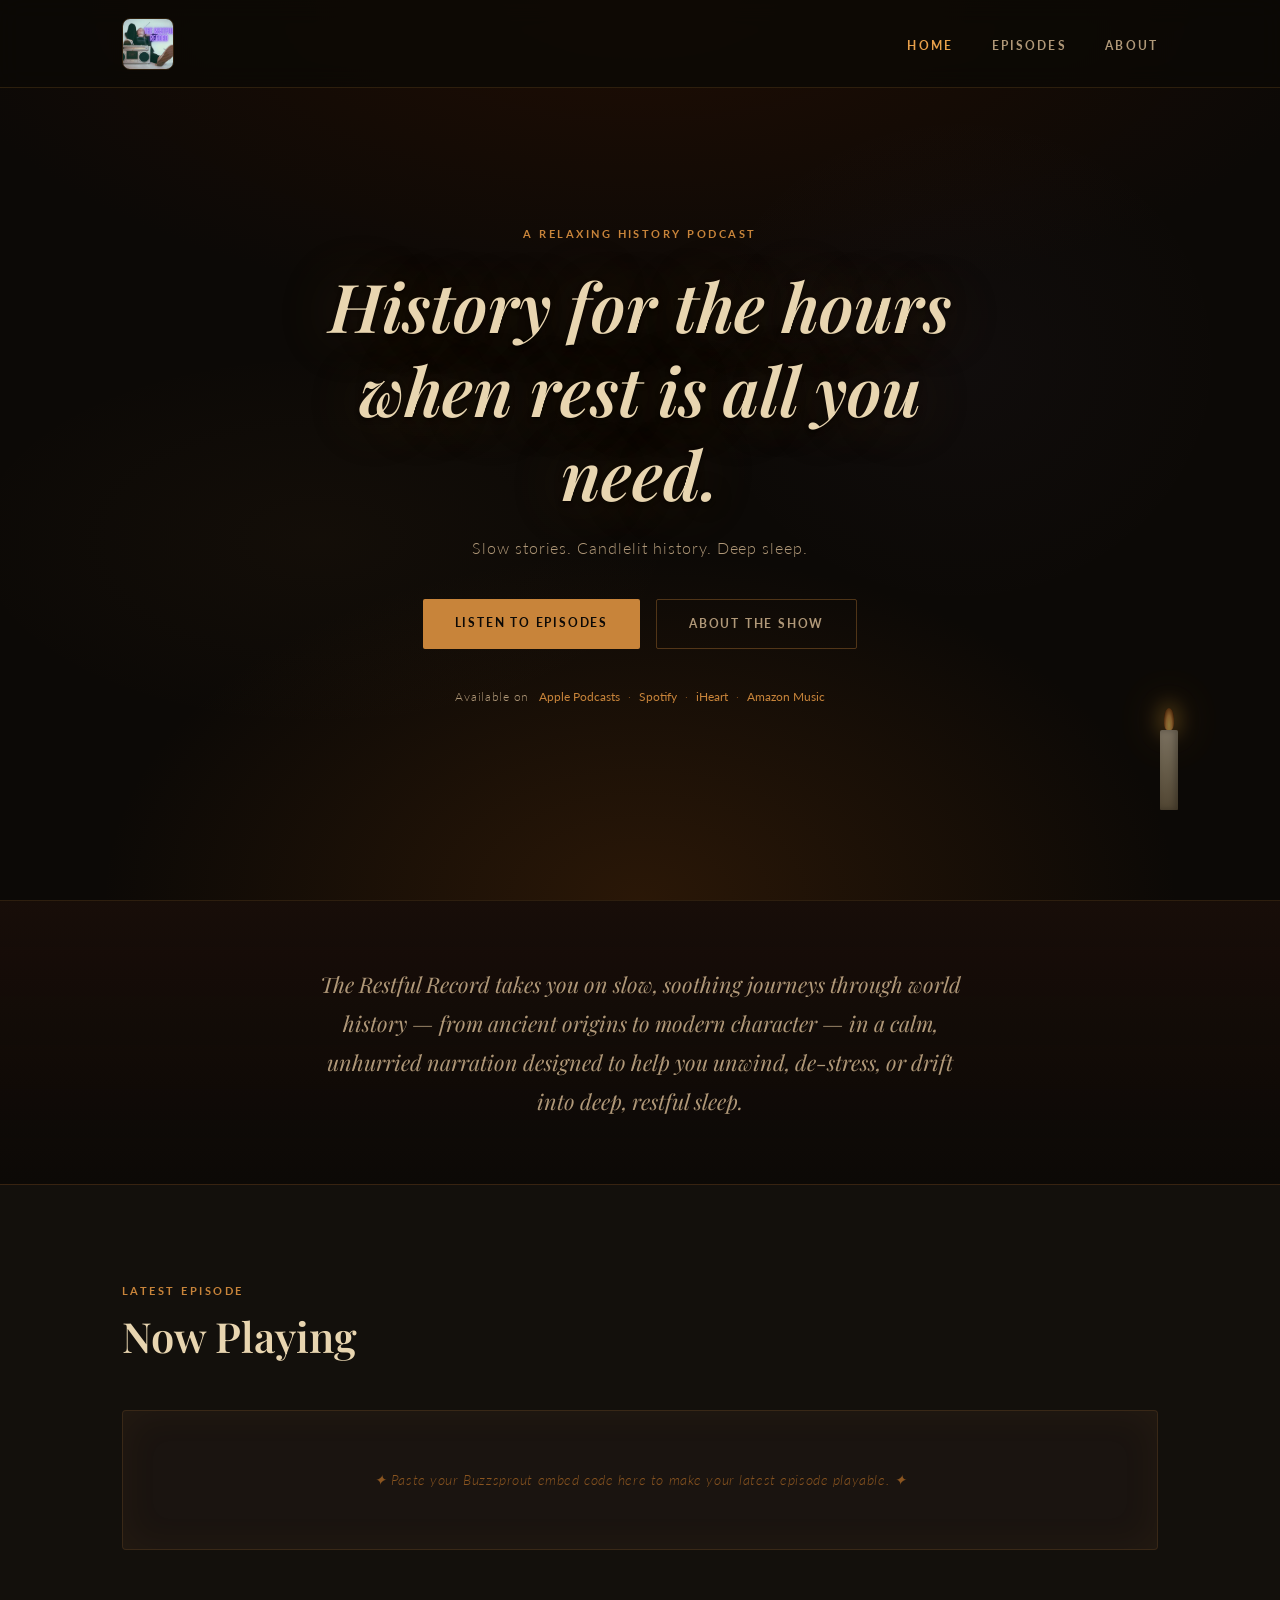
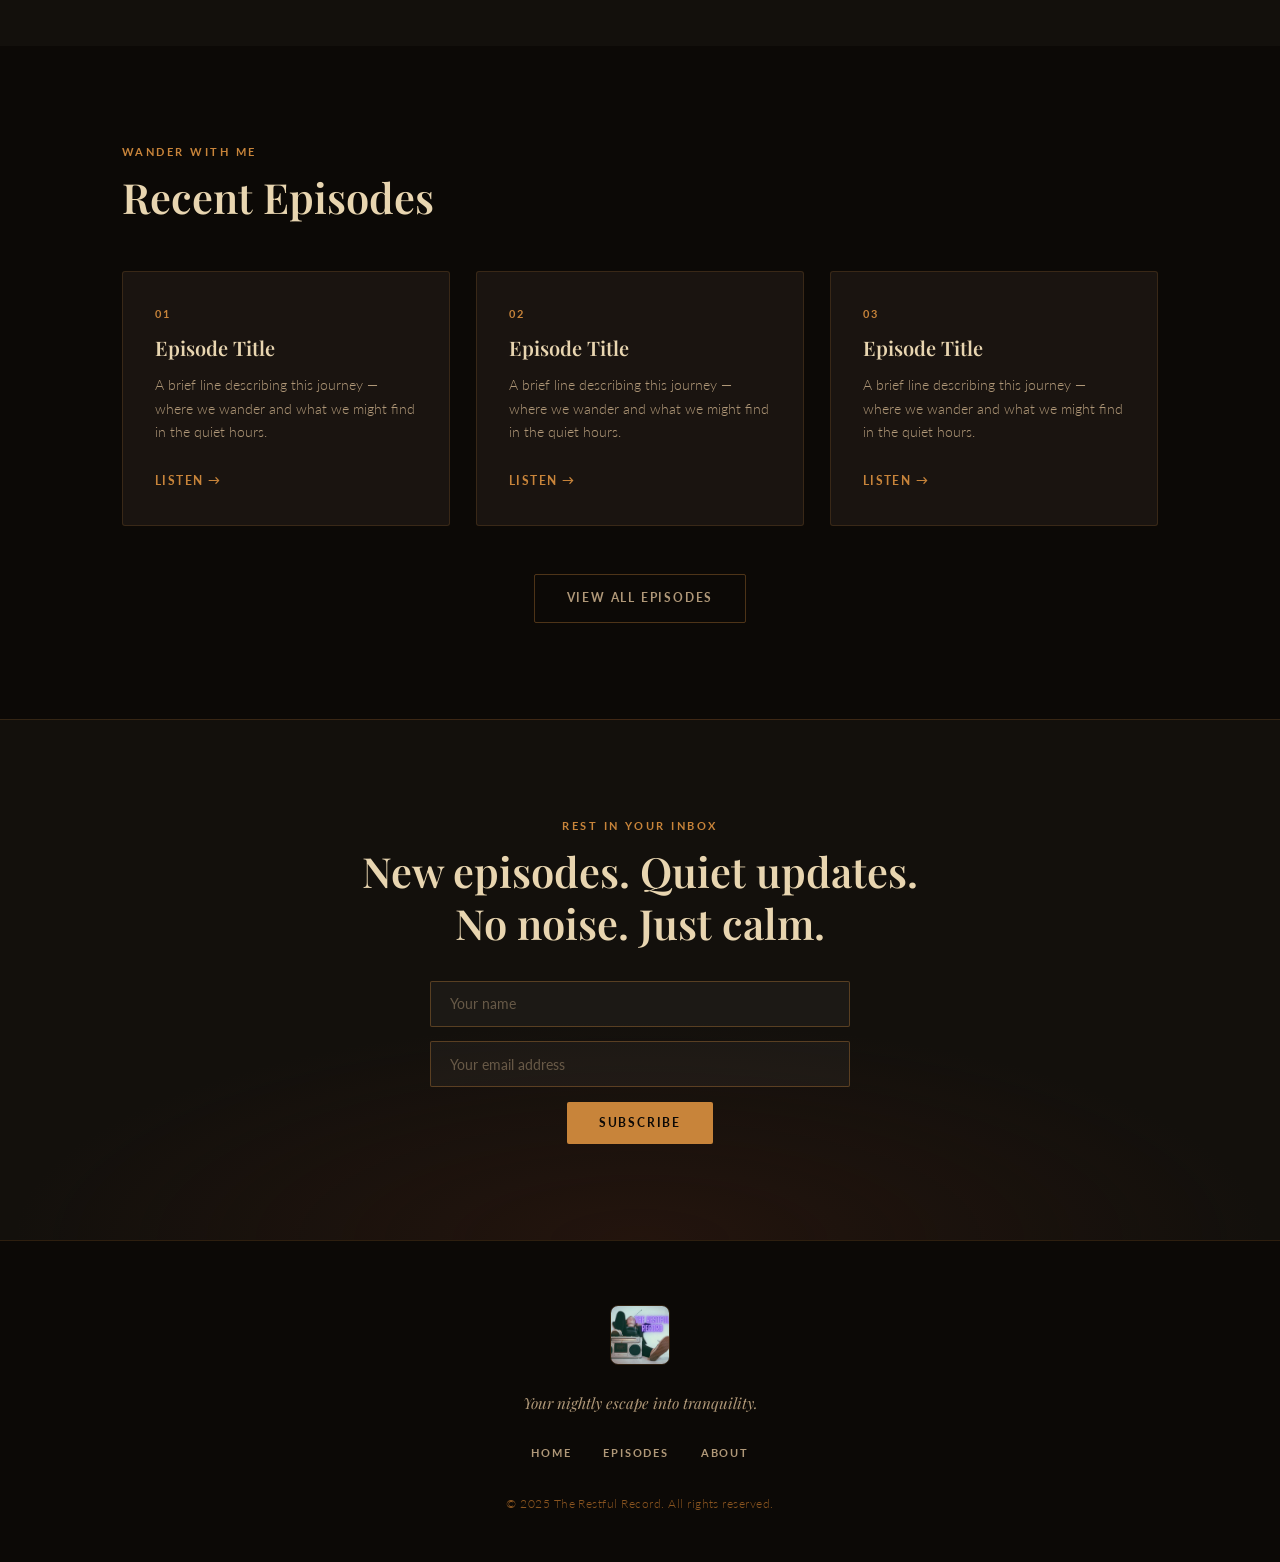
==== index.html @ ca4b0be2 "Add files via upload" ====
<!DOCTYPE html>
<html lang="en">
<head>
  <meta charset="UTF-8" />
  <meta name="viewport" content="width=device-width, initial-scale=1.0" />
  <title>The Restful Record | Relaxing History Podcast for Sleep</title>
  <meta name="description" content="A sleep and relaxation podcast that takes you on slow, soothing journeys through world history. Drift off to stories of remarkable cities and cultures." />
  <link rel="preconnect" href="https://fonts.googleapis.com" />
  <link rel="preconnect" href="https://fonts.gstatic.com" crossorigin />
  <link href="https://fonts.googleapis.com/css2?family=Playfair+Display:ital,wght@0,400;0,600;0,700;1,400;1,600&family=Lato:wght@300;400;700&display=swap" rel="stylesheet" />
  <link rel="stylesheet" href="style.css" />
</head>
<body>

  <!-- NAV -->
  <nav class="nav" id="nav">
    <div class="nav-inner">
      <a href="index.html" class="nav-logo">
        <img src="logo.png" alt="The Restful Record" class="logo-img" />
      </a>
      <ul class="nav-links">
        <li><a href="index.html" class="nav-link active">Home</a></li>
        <li><a href="episodes.html" class="nav-link">Episodes</a></li>
        <li><a href="about.html" class="nav-link">About</a></li>
      </ul>
    </div>
  </nav>

  <!-- HERO -->
  <section class="hero">
    <div class="hero-smoke"></div>
    <div class="hero-content">
      <p class="hero-eyebrow">A Relaxing History Podcast</p>
      <h1 class="hero-title">History for the hours<br />when rest is all you need.</h1>
      <p class="hero-tagline">Slow stories. Candlelit history. Deep sleep.</p>
      <div class="hero-cta-group">
        <a href="episodes.html" class="btn-primary">Listen to Episodes</a>
        <a href="about.html" class="btn-ghost">About the Show</a>
      </div>
      <div class="platform-row">
        <span class="platform-label">Available on</span>
        <div class="platform-links">
          <a href="#" class="platform-link">Apple Podcasts</a>
          <span class="dot">·</span>
          <a href="#" class="platform-link">Spotify</a>
          <span class="dot">·</span>
          <a href="#" class="platform-link">iHeart</a>
          <span class="dot">·</span>
          <a href="#" class="platform-link">Amazon Music</a>
        </div>
      </div>
    </div>
    <div class="hero-candle">
      <div class="candle-flame"></div>
      <div class="candle-body"></div>
    </div>
  </section>

  <!-- ABOUT STRIP -->
  <section class="about-strip">
    <div class="container narrow">
      <p class="about-strip-text">
        The Restful Record takes you on slow, soothing journeys through world history — from ancient origins to modern character — in a calm, unhurried narration designed to help you unwind, de-stress, or drift into deep, restful sleep.
      </p>
    </div>
  </section>

  <!-- LATEST EPISODE -->
  <section class="section latest-section">
    <div class="container">
      <p class="section-eyebrow">Latest Episode</p>
      <h2 class="section-title">Now Playing</h2>
      <div class="latest-player-box">
        <p class="player-placeholder-text">
          ✦ Paste your Buzzsprout embed code here to make your latest episode playable. ✦
        </p>
        <!-- REPLACE THIS COMMENT with your Buzzsprout embed code:
          Example: <iframe src="https://www.buzzsprout.com/..." ... ></iframe>
        -->
      </div>
    </div>
  </section>

  <!-- EPISODE PREVIEW GRID -->
  <section class="section episodes-preview">
    <div class="container">
      <p class="section-eyebrow">Wander With Me</p>
      <h2 class="section-title">Recent Episodes</h2>
      <div class="episode-grid">

        <div class="episode-card">
          <div class="card-glow"></div>
          <div class="card-inner">
            <p class="card-number">01</p>
            <h3 class="card-title">Episode Title</h3>
            <p class="card-desc">A brief line describing this journey — where we wander and what we might find in the quiet hours.</p>
            <a href="episodes.html" class="card-listen">Listen →</a>
          </div>
        </div>

        <div class="episode-card">
          <div class="card-glow"></div>
          <div class="card-inner">
            <p class="card-number">02</p>
            <h3 class="card-title">Episode Title</h3>
            <p class="card-desc">A brief line describing this journey — where we wander and what we might find in the quiet hours.</p>
            <a href="episodes.html" class="card-listen">Listen →</a>
          </div>
        </div>

        <div class="episode-card">
          <div class="card-glow"></div>
          <div class="card-inner">
            <p class="card-number">03</p>
            <h3 class="card-title">Episode Title</h3>
            <p class="card-desc">A brief line describing this journey — where we wander and what we might find in the quiet hours.</p>
            <a href="episodes.html" class="card-listen">Listen →</a>
          </div>
        </div>

      </div>
      <div class="view-all-wrap">
        <a href="episodes.html" class="btn-ghost">View All Episodes</a>
      </div>
    </div>
  </section>

  <!-- NEWSLETTER -->
  <section class="section newsletter-section">
    <div class="container narrow">
      <p class="section-eyebrow">Rest in Your Inbox</p>
      <h2 class="section-title">New episodes. Quiet updates.<br />No noise. Just calm.</h2>
      <form class="newsletter-form" onsubmit="return false;">
        <input type="text" placeholder="Your name" class="form-input" />
        <input type="email" placeholder="Your email address" class="form-input" />
        <button type="submit" class="btn-primary">Subscribe</button>
      </form>
    </div>
  </section>

  <!-- FOOTER -->
  <footer class="footer">
    <div class="container">
      <img src="logo.png" alt="The Restful Record" class="footer-logo" />
      <p class="footer-tagline">Your nightly escape into tranquility.</p>
      <nav class="footer-nav">
        <a href="index.html">Home</a>
        <a href="episodes.html">Episodes</a>
        <a href="about.html">About</a>
      </nav>
      <p class="footer-copy">© 2025 The Restful Record. All rights reserved.</p>
    </div>
  </footer>

  <script src="main.js"></script>
</body>
</html>
---- style.css ----
/* ============================================================
   THE RESTFUL RECORD — Speakeasy Candlelight Theme
   ============================================================ */

/* --- RESET & BASE --- */
*, *::before, *::after { box-sizing: border-box; margin: 0; padding: 0; }

:root {
  --bg:           #0c0906;
  --bg-mid:       #13100c;
  --bg-card:      #1a1410;
  --bg-card-alt:  #201810;
  --amber:        #c8843a;
  --amber-glow:   #e8a04a;
  --amber-dim:    #8a5520;
  --purple:       #9b7fc4;
  --purple-glow:  #c0a8e8;
  --cream:        #e8d5b0;
  --cream-dim:    #b09878;
  --burgundy:     #3b1a0f;
  --border:       rgba(200,132,58,0.18);
  --border-strong:rgba(200,132,58,0.35);
  --smoke:        rgba(180,140,80,0.04);
}

html { scroll-behavior: smooth; }

body {
  background: var(--bg);
  color: var(--cream);
  font-family: 'Lato', sans-serif;
  font-weight: 300;
  line-height: 1.7;
  overflow-x: hidden;
}

/* --- TYPOGRAPHY --- */
h1, h2, h3 { font-family: 'Playfair Display', serif; font-weight: 600; line-height: 1.25; }

.section-eyebrow, .hero-eyebrow, .ep-number, .card-number {
  font-family: 'Lato', sans-serif;
  font-weight: 700;
  font-size: 0.7rem;
  letter-spacing: 0.22em;
  text-transform: uppercase;
  color: var(--amber);
}

/* --- LAYOUT --- */
.container { max-width: 1100px; margin: 0 auto; padding: 0 2rem; }
.container.narrow { max-width: 720px; }
.section { padding: 6rem 0; }

/* --- NAV --- */
.nav {
  position: fixed;
  top: 0; left: 0; right: 0;
  z-index: 100;
  padding: 1.1rem 0;
  background: rgba(12,9,6,0.82);
  backdrop-filter: blur(12px);
  border-bottom: 1px solid var(--border);
  transition: background 0.3s;
}
.nav.scrolled { background: rgba(12,9,6,0.97); }
.nav-inner {
  max-width: 1100px; margin: 0 auto; padding: 0 2rem;
  display: flex; align-items: center; justify-content: space-between;
}
.nav-logo { display: flex; align-items: center; text-decoration: none; }
.logo-img { height: 52px; width: 52px; object-fit: cover; border-radius: 8px; border: 1px solid var(--border); }
.nav-links { list-style: none; display: flex; gap: 2.4rem; }
.nav-link {
  font-family: 'Lato', sans-serif;
  font-size: 0.75rem;
  font-weight: 700;
  letter-spacing: 0.18em;
  text-transform: uppercase;
  text-decoration: none;
  color: var(--cream-dim);
  transition: color 0.2s;
}
.nav-link:hover, .nav-link.active { color: var(--amber-glow); }

/* --- HERO --- */
.hero {
  position: relative;
  min-height: 100vh;
  display: flex;
  align-items: center;
  padding: 7rem 2rem 5rem;
  overflow: hidden;
  background:
    radial-gradient(ellipse 60% 55% at 50% 100%, rgba(120,60,10,0.28) 0%, transparent 70%),
    radial-gradient(ellipse 80% 50% at 50% 0%, rgba(60,20,0,0.4) 0%, transparent 70%),
    var(--bg);
}
.hero-smoke {
  position: absolute; inset: 0; pointer-events: none;
  background:
    radial-gradient(ellipse 40% 30% at 25% 60%, rgba(200,132,58,0.04) 0%, transparent 70%),
    radial-gradient(ellipse 30% 40% at 75% 40%, rgba(155,127,196,0.03) 0%, transparent 70%);
  animation: smokeShift 18s ease-in-out infinite alternate;
}
@keyframes smokeShift {
  0%   { opacity: 0.6; transform: scale(1); }
  100% { opacity: 1;   transform: scale(1.06) translateY(-8px); }
}
.hero-content {
  position: relative; z-index: 2;
  max-width: 700px;
  margin: 0 auto;
  text-align: center;
}
.hero-eyebrow { margin-bottom: 1.2rem; }
.hero-title {
  font-size: clamp(2.4rem, 6vw, 4.2rem);
  font-style: italic;
  color: var(--cream);
  text-shadow: 0 0 60px rgba(200,132,58,0.25), 0 2px 4px rgba(0,0,0,0.6);
  margin-bottom: 1.2rem;
  animation: candleFlicker 8s ease-in-out infinite;
}
@keyframes candleFlicker {
  0%, 100% { text-shadow: 0 0 60px rgba(200,132,58,0.25), 0 2px 4px rgba(0,0,0,0.6); }
  25%       { text-shadow: 0 0 80px rgba(200,132,58,0.35), 0 2px 4px rgba(0,0,0,0.6); }
  50%       { text-shadow: 0 0 45px rgba(200,132,58,0.2),  0 2px 4px rgba(0,0,0,0.6); }
  75%       { text-shadow: 0 0 90px rgba(200,132,58,0.38), 0 2px 4px rgba(0,0,0,0.6); }
}
.hero-tagline {
  font-size: 1rem;
  color: var(--cream-dim);
  letter-spacing: 0.06em;
  margin-bottom: 2.4rem;
}
.hero-cta-group {
  display: flex; gap: 1rem; justify-content: center; flex-wrap: wrap;
  margin-bottom: 2.4rem;
}
.platform-row {
  display: flex; align-items: center; justify-content: center;
  gap: 0.6rem; flex-wrap: wrap;
  font-size: 0.75rem;
}
.platform-label { color: var(--cream-dim); letter-spacing: 0.06em; }
.platform-links { display: flex; gap: 0.5rem; align-items: center; flex-wrap: wrap; }
.platform-link { color: var(--amber); text-decoration: none; font-weight: 400; transition: color 0.2s; }
.platform-link:hover { color: var(--amber-glow); }
.dot { color: var(--amber-dim); }

/* --- CANDLE DECORATION --- */
.hero-candle {
  position: absolute; right: 8%; bottom: 10%;
  display: flex; flex-direction: column; align-items: center;
  opacity: 0.55; z-index: 1;
}
.candle-flame {
  width: 10px; height: 22px;
  background: radial-gradient(ellipse at 50% 80%, #f5d060 0%, var(--amber-glow) 40%, rgba(200,100,20,0.6) 75%, transparent 100%);
  border-radius: 50% 50% 30% 30%;
  box-shadow: 0 0 18px 6px rgba(240,180,60,0.4), 0 0 40px 12px rgba(200,130,40,0.2);
  animation: flameFlicker 3.2s ease-in-out infinite;
  transform-origin: bottom center;
}
@keyframes flameFlicker {
  0%, 100% { transform: scaleX(1)    scaleY(1)    rotate(-1deg); }
  20%       { transform: scaleX(0.9) scaleY(1.05) rotate(1.5deg); }
  40%       { transform: scaleX(1.1) scaleY(0.96) rotate(-0.5deg); }
  60%       { transform: scaleX(0.95)scaleY(1.08) rotate(2deg); }
  80%       { transform: scaleX(1.05)scaleY(0.98) rotate(-1.5deg); }
}
.candle-body {
  width: 18px; height: 80px;
  background: linear-gradient(180deg, #d4c4a8 0%, #b8a888 40%, #8a7858 100%);
  border-radius: 2px 2px 1px 1px;
  box-shadow: inset -3px 0 6px rgba(0,0,0,0.3);
}
.candle-flame--sm { width: 7px; height: 14px; }
.candle-body--sm  { width: 12px; height: 55px; }

/* --- BUTTONS --- */
.btn-primary {
  display: inline-block;
  padding: 0.85rem 2rem;
  background: var(--amber);
  color: var(--bg);
  font-family: 'Lato', sans-serif;
  font-weight: 700;
  font-size: 0.75rem;
  letter-spacing: 0.15em;
  text-transform: uppercase;
  text-decoration: none;
  border-radius: 2px;
  border: none; cursor: pointer;
  transition: background 0.2s, box-shadow 0.2s;
}
.btn-primary:hover {
  background: var(--amber-glow);
  box-shadow: 0 0 24px rgba(200,132,58,0.45);
}
.btn-ghost {
  display: inline-block;
  padding: 0.85rem 2rem;
  background: transparent;
  color: var(--cream-dim);
  font-family: 'Lato', sans-serif;
  font-weight: 700;
  font-size: 0.75rem;
  letter-spacing: 0.15em;
  text-transform: uppercase;
  text-decoration: none;
  border-radius: 2px;
  border: 1px solid var(--border-strong);
  cursor: pointer;
  transition: color 0.2s, border-color 0.2s, box-shadow 0.2s;
}
.btn-ghost:hover {
  color: var(--amber);
  border-color: var(--amber);
  box-shadow: 0 0 18px rgba(200,132,58,0.15);
}

/* --- ABOUT STRIP --- */
.about-strip {
  padding: 4rem 0;
  background: linear-gradient(180deg, rgba(59,26,15,0.25) 0%, transparent 100%);
  border-top: 1px solid var(--border);
  border-bottom: 1px solid var(--border);
}
.about-strip-text {
  font-family: 'Playfair Display', serif;
  font-style: italic;
  font-size: clamp(1.1rem, 2.2vw, 1.35rem);
  color: var(--cream-dim);
  text-align: center;
  line-height: 1.8;
}

/* --- SECTION TITLES --- */
.section-eyebrow { margin-bottom: 0.6rem; display: block; }
.section-title {
  font-size: clamp(1.8rem, 3.5vw, 2.6rem);
  color: var(--cream);
  margin-bottom: 3rem;
}

/* --- LATEST EPISODE PLAYER --- */
.latest-section { background: var(--bg-mid); }
.latest-player-box {
  background: var(--bg-card);
  border: 1px solid var(--border);
  border-radius: 4px;
  padding: 3rem 2rem;
  min-height: 140px;
  display: flex; align-items: center; justify-content: center;
  position: relative;
  box-shadow: 0 0 40px rgba(200,132,58,0.06) inset;
}
.latest-player-box iframe { width: 100%; border: none; }
.player-placeholder-text {
  color: var(--amber-dim);
  font-style: italic;
  font-size: 0.9rem;
  text-align: center;
  letter-spacing: 0.04em;
}

/* --- EPISODE CARDS --- */
.episode-grid {
  display: grid;
  grid-template-columns: repeat(auto-fit, minmax(280px, 1fr));
  gap: 1.6rem;
  margin-bottom: 3rem;
}
.episode-card {
  position: relative;
  background: var(--bg-card);
  border: 1px solid var(--border);
  border-radius: 3px;
  overflow: hidden;
  transition: border-color 0.3s, box-shadow 0.3s;
}
.episode-card:hover {
  border-color: var(--amber-dim);
  box-shadow: 0 0 32px rgba(200,132,58,0.12);
}
.card-glow {
  position: absolute; top: 0; left: 0; right: 0; height: 2px;
  background: linear-gradient(90deg, transparent, var(--amber-dim), transparent);
  opacity: 0;
  transition: opacity 0.3s;
}
.episode-card:hover .card-glow { opacity: 1; }
.card-inner { padding: 2rem; }
.card-number { margin-bottom: 0.8rem; }
.card-title {
  font-size: 1.25rem;
  color: var(--cream);
  margin-bottom: 0.8rem;
}
.card-desc { font-size: 0.88rem; color: var(--cream-dim); line-height: 1.65; margin-bottom: 1.4rem; }
.card-listen {
  font-size: 0.75rem;
  font-weight: 700;
  letter-spacing: 0.12em;
  text-transform: uppercase;
  color: var(--amber);
  text-decoration: none;
  transition: color 0.2s, letter-spacing 0.2s;
}
.card-listen:hover { color: var(--amber-glow); letter-spacing: 0.18em; }

.view-all-wrap { text-align: center; }

/* --- NEWSLETTER --- */
.newsletter-section {
  background:
    radial-gradient(ellipse 70% 60% at 50% 100%, rgba(59,26,15,0.4) 0%, transparent 70%),
    var(--bg-mid);
  border-top: 1px solid var(--border);
  text-align: center;
}
.newsletter-section .section-title { margin-bottom: 2rem; }
.newsletter-form {
  display: flex; flex-direction: column; gap: 0.9rem;
  align-items: center;
}
.form-input {
  width: 100%; max-width: 420px;
  padding: 0.85rem 1.2rem;
  background: rgba(255,255,255,0.04);
  border: 1px solid var(--border-strong);
  border-radius: 2px;
  color: var(--cream);
  font-family: 'Lato', sans-serif;
  font-size: 0.9rem;
  outline: none;
  transition: border-color 0.2s, box-shadow 0.2s;
}
.form-input:focus {
  border-color: var(--amber-dim);
  box-shadow: 0 0 16px rgba(200,132,58,0.12);
}
.form-input::placeholder { color: var(--cream-dim); opacity: 0.5; }

/* --- PAGE HERO (inner pages) --- */
.page-hero {
  position: relative;
  padding: 10rem 2rem 5rem;
  text-align: center;
  overflow: hidden;
  background:
    radial-gradient(ellipse 70% 60% at 50% 100%, rgba(120,60,10,0.25) 0%, transparent 70%),
    var(--bg);
}
.page-hero-title {
  font-size: clamp(2rem, 5vw, 3.5rem);
  font-style: italic;
  color: var(--cream);
  margin-bottom: 1rem;
  animation: candleFlicker 8s ease-in-out infinite;
}
.page-hero-sub { color: var(--cream-dim); font-size: 1rem; }

/* --- EPISODES LIST PAGE --- */
.episodes-list-section { background: var(--bg); }
.episodes-instruction {
  font-size: 0.8rem;
  color: var(--amber-dim);
  font-style: italic;
  background: rgba(59,26,15,0.35);
  border: 1px dashed var(--amber-dim);
  border-radius: 3px;
  padding: 1rem 1.4rem;
  margin-bottom: 3.5rem;
  line-height: 1.7;
}
.episodes-instruction code {
  font-size: 0.78rem;
  background: rgba(200,132,58,0.1);
  padding: 0.1em 0.4em;
  border-radius: 2px;
  color: var(--amber);
}
.episode-entry {
  display: grid;
  grid-template-columns: 1fr 1.4fr;
  gap: 3rem;
  padding: 3rem 0;
  border-bottom: 1px solid var(--border);
  align-items: start;
}
.episode-entry:last-child { border-bottom: none; }
.ep-number { margin-bottom: 0.5rem; display: block; }
.ep-title {
  font-size: clamp(1.3rem, 2.5vw, 1.75rem);
  color: var(--cream);
  margin-bottom: 0.8rem;
}
.ep-desc { font-size: 0.9rem; color: var(--cream-dim); margin-bottom: 1.2rem; }
.ep-platforms { display: flex; gap: 0.8rem; flex-wrap: wrap; }
.ep-platform-link {
  font-size: 0.7rem;
  font-weight: 700;
  letter-spacing: 0.12em;
  text-transform: uppercase;
  color: var(--amber-dim);
  text-decoration: none;
  border: 1px solid var(--border);
  padding: 0.3rem 0.7rem;
  border-radius: 2px;
  transition: color 0.2s, border-color 0.2s;
}
.ep-platform-link:hover { color: var(--amber); border-color: var(--amber-dim); }
.episode-embed { position: relative; }
.embed-placeholder {
  background: var(--bg-card);
  border: 1px dashed var(--border-strong);
  border-radius: 3px;
  padding: 2.5rem 1.5rem;
  text-align: center;
  min-height: 120px;
  display: flex; align-items: center; justify-content: center;
}
.embed-placeholder p { color: var(--amber-dim); font-style: italic; font-size: 0.85rem; }

/* --- ABOUT COMING SOON --- */
.about-coming-soon { text-align: center; }
.candle-centre {
  display: flex; flex-direction: column; align-items: center;
  margin: 0 auto 2.5rem;
}
.coming-soon-text {
  font-family: 'Playfair Display', serif;
  font-style: italic;
  font-size: 1.2rem;
  color: var(--cream-dim);
  max-width: 500px;
  margin: 0 auto 2.5rem;
  line-height: 1.8;
}

/* --- FOOTER --- */
.footer {
  background: var(--bg);
  border-top: 1px solid var(--border);
  padding: 4rem 0 3rem;
  text-align: center;
}
.footer-logo { height: 60px; width: 60px; object-fit: cover; border-radius: 8px; border: 1px solid var(--border); margin-bottom: 1.2rem; }
.footer-tagline {
  font-family: 'Playfair Display', serif;
  font-style: italic;
  color: var(--cream-dim);
  font-size: 0.95rem;
  margin-bottom: 1.6rem;
}
.footer-nav {
  display: flex; gap: 2rem; justify-content: center;
  margin-bottom: 2rem;
}
.footer-nav a {
  font-size: 0.7rem;
  font-weight: 700;
  letter-spacing: 0.16em;
  text-transform: uppercase;
  color: var(--cream-dim);
  text-decoration: none;
  transition: color 0.2s;
}
.footer-nav a:hover { color: var(--amber); }
.footer-copy { font-size: 0.75rem; color: var(--amber-dim); letter-spacing: 0.04em; }

/* --- RESPONSIVE --- */
@media (max-width: 700px) {
  .episode-entry { grid-template-columns: 1fr; gap: 1.5rem; }
  .hero-candle { display: none; }
  .nav-links { gap: 1.4rem; }
  .section { padding: 4rem 0; }
}

@media (prefers-reduced-motion: reduce) {
  .hero-title, .page-hero-title { animation: none; }
  .hero-smoke { animation: none; }
  .candle-flame { animation: none; }
}
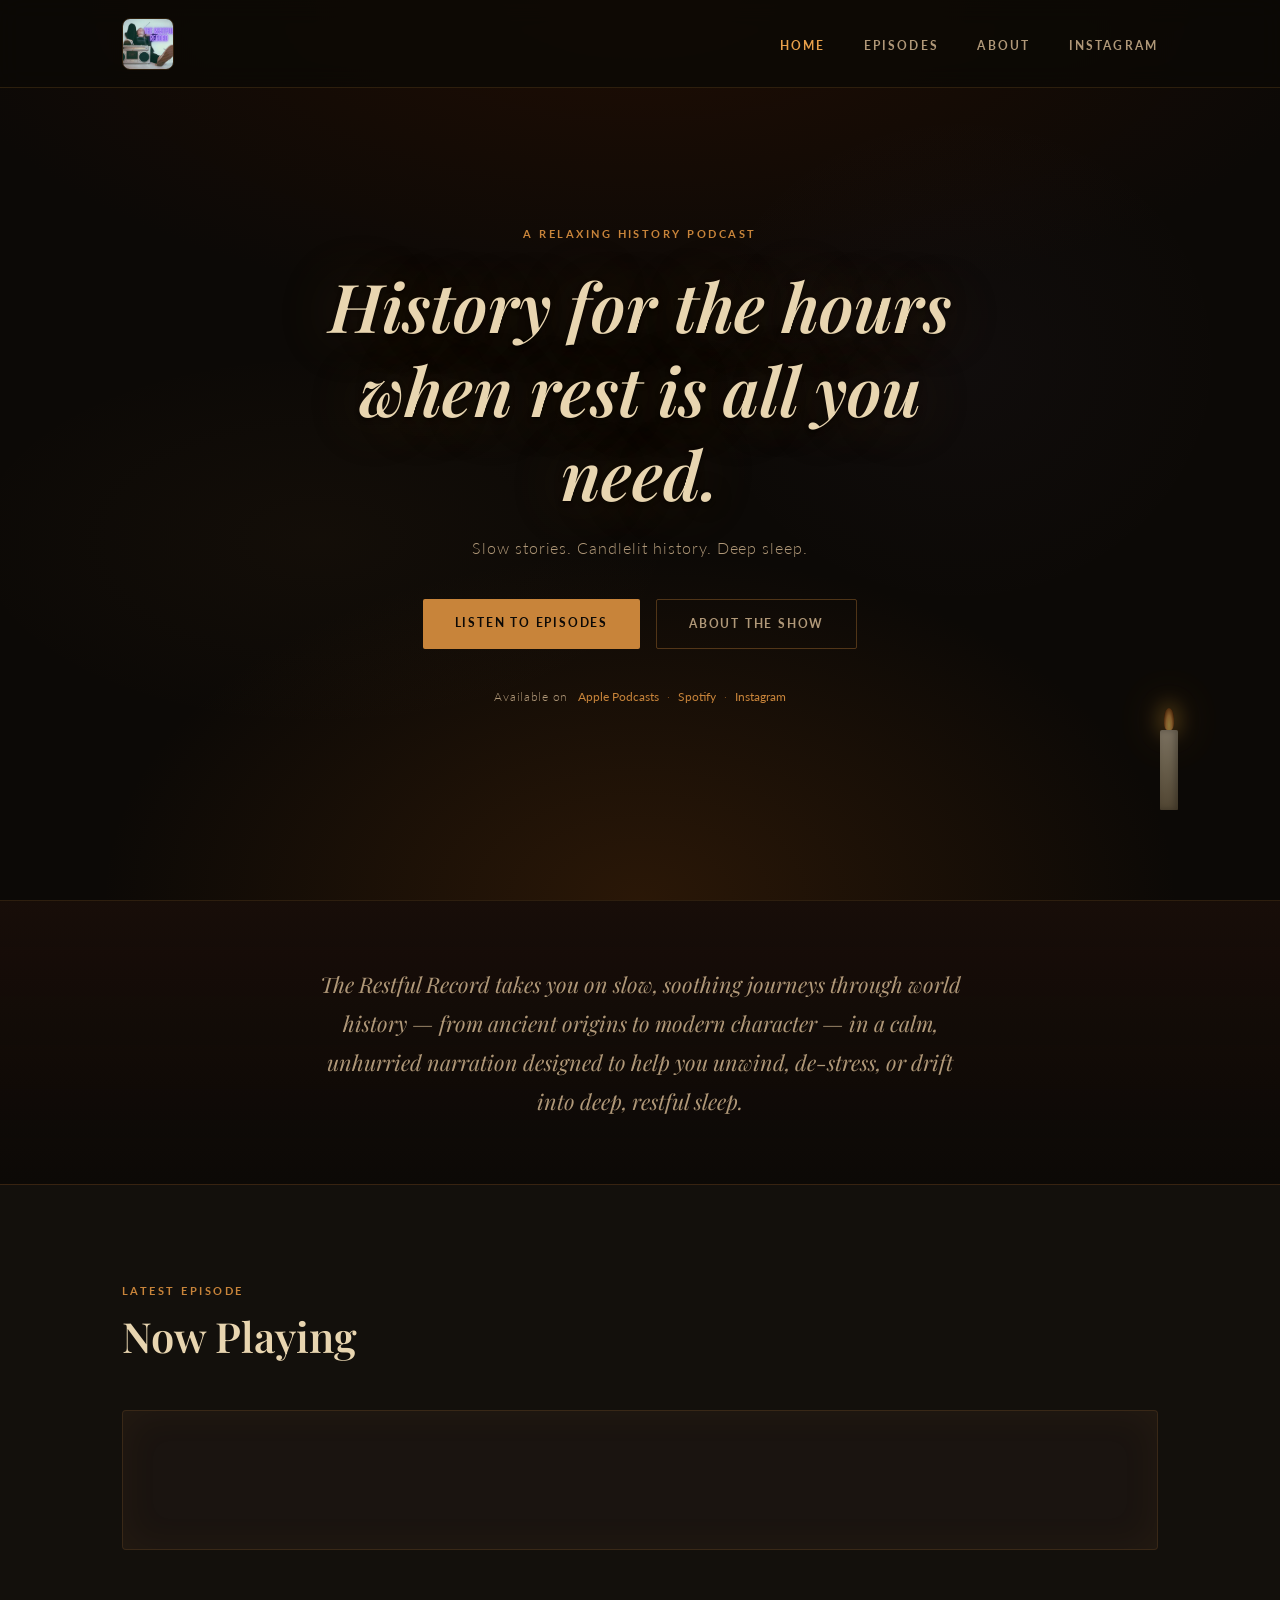
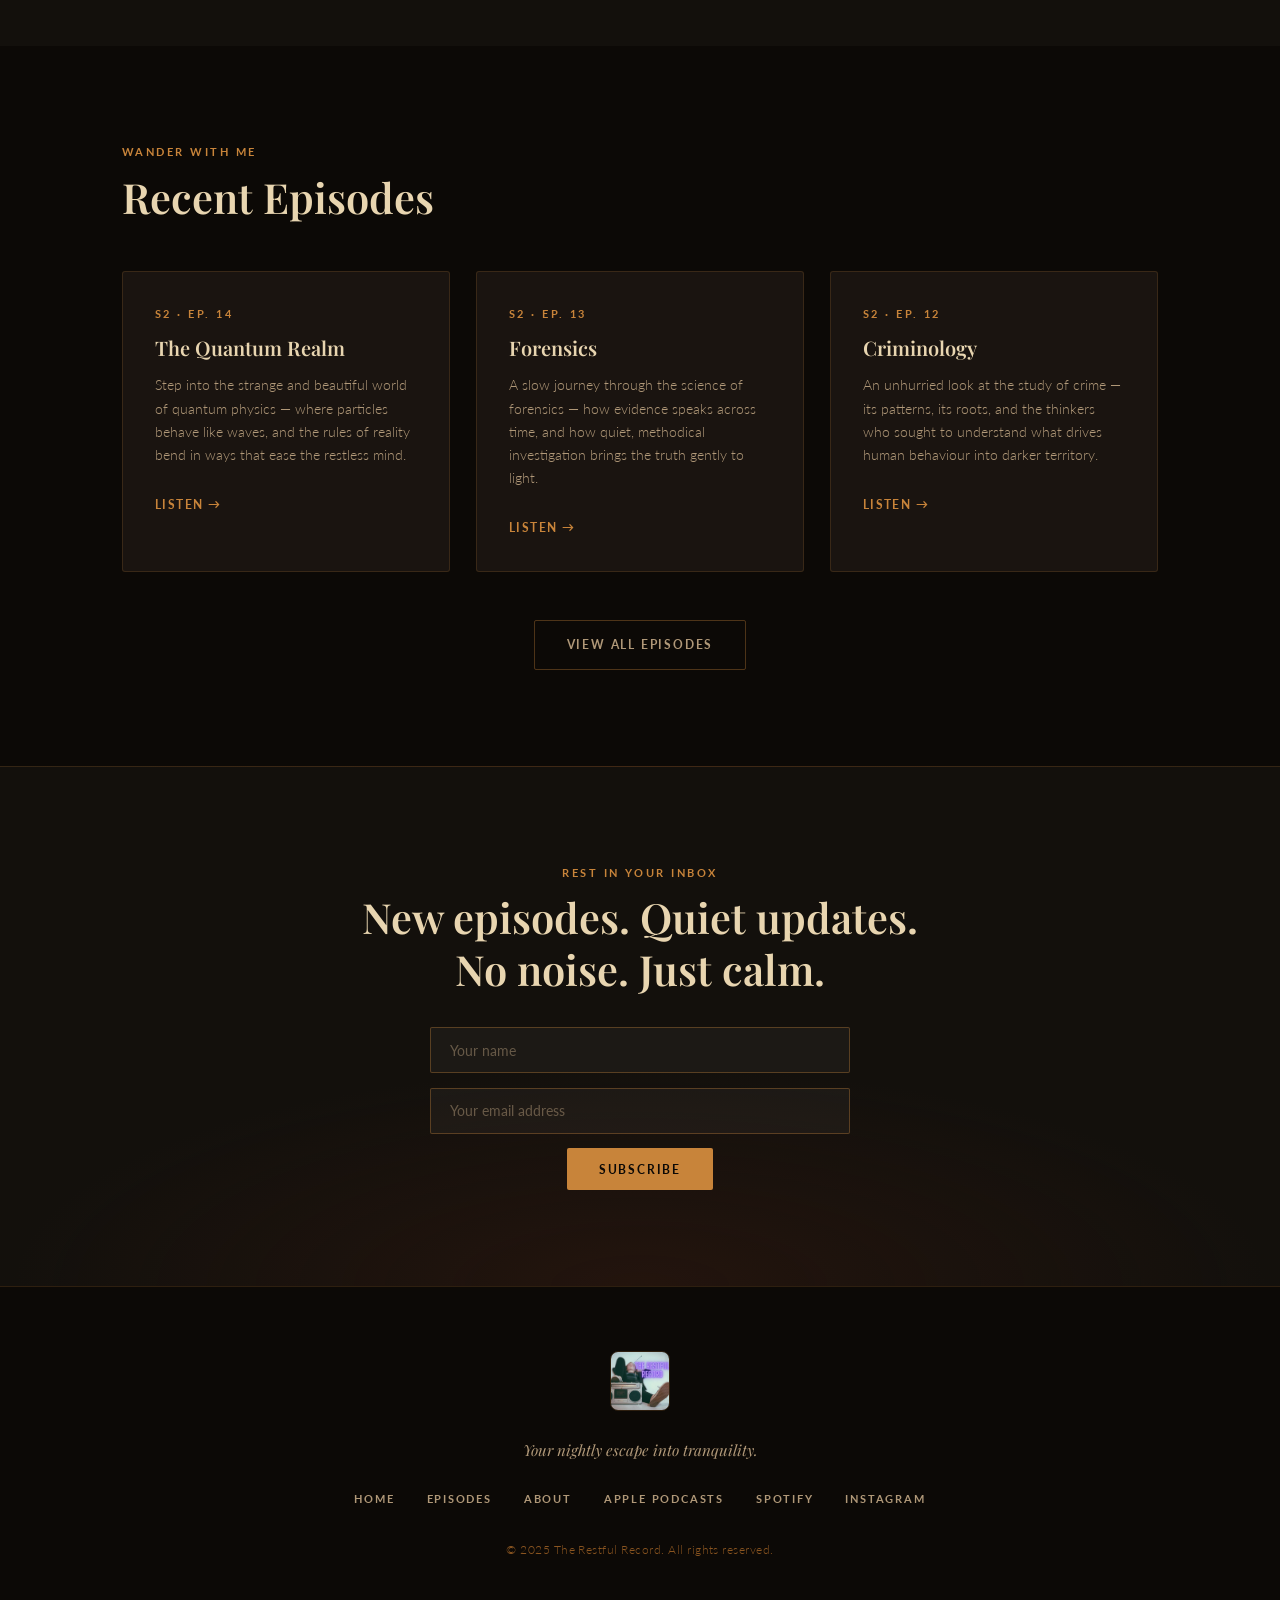
==== commit cae31528: "Update index.html" ====
--- a/index.html
+++ b/index.html
@@ -22,6 +22,7 @@
         <li><a href="index.html" class="nav-link active">Home</a></li>
         <li><a href="episodes.html" class="nav-link">Episodes</a></li>
         <li><a href="about.html" class="nav-link">About</a></li>
+        <li><a href="https://www.instagram.com/the_restful_record_podcast/" target="_blank" rel="noopener" class="nav-link nav-link--instagram">Instagram</a></li>
       </ul>
     </div>
   </nav>
@@ -40,13 +41,11 @@
       <div class="platform-row">
         <span class="platform-label">Available on</span>
         <div class="platform-links">
-          <a href="#" class="platform-link">Apple Podcasts</a>
+          <a href="https://podcasts.apple.com/ca/podcast/the-restful-record-a-relaxing-history-podcast/id1801118187" target="_blank" rel="noopener" class="platform-link">Apple Podcasts</a>
           <span class="dot">·</span>
-          <a href="#" class="platform-link">Spotify</a>
+          <a href="https://open.spotify.com/show/4YP5SwGbtfugkNdruTzmFn" target="_blank" rel="noopener" class="platform-link">Spotify</a>
           <span class="dot">·</span>
-          <a href="#" class="platform-link">iHeart</a>
-          <span class="dot">·</span>
-          <a href="#" class="platform-link">Amazon Music</a>
+          <a href="https://www.instagram.com/the_restful_record_podcast/" target="_blank" rel="noopener" class="platform-link">Instagram</a>
         </div>
       </div>
     </div>
@@ -71,17 +70,13 @@
       <p class="section-eyebrow">Latest Episode</p>
       <h2 class="section-title">Now Playing</h2>
       <div class="latest-player-box">
-        <p class="player-placeholder-text">
-          ✦ Paste your Buzzsprout embed code here to make your latest episode playable. ✦
-        </p>
-        <!-- REPLACE THIS COMMENT with your Buzzsprout embed code:
-          Example: <iframe src="https://www.buzzsprout.com/..." ... ></iframe>
-        -->
+        <div id="buzzsprout-player-19306216"></div>
+        <script src="https://www.buzzsprout.com/2459520/episodes/19306216-the-restful-record-sleep-podcast-s2-e14-the-quantum-realm.js?container_id=buzzsprout-player-19306216&player=small" type="text/javascript" charset="utf-8"></script>
       </div>
     </div>
   </section>
 
-  <!-- EPISODE PREVIEW GRID -->
+  <!-- RECENT EPISODES -->
   <section class="section episodes-preview">
     <div class="container">
       <p class="section-eyebrow">Wander With Me</p>
@@ -91,9 +86,9 @@
         <div class="episode-card">
           <div class="card-glow"></div>
           <div class="card-inner">
-            <p class="card-number">01</p>
-            <h3 class="card-title">Episode Title</h3>
-            <p class="card-desc">A brief line describing this journey — where we wander and what we might find in the quiet hours.</p>
+            <p class="card-number">S2 · EP. 14</p>
+            <h3 class="card-title">The Quantum Realm</h3>
+            <p class="card-desc">Step into the strange and beautiful world of quantum physics — where particles behave like waves, and the rules of reality bend in ways that ease the restless mind.</p>
             <a href="episodes.html" class="card-listen">Listen →</a>
           </div>
         </div>
@@ -101,9 +96,9 @@
         <div class="episode-card">
           <div class="card-glow"></div>
           <div class="card-inner">
-            <p class="card-number">02</p>
-            <h3 class="card-title">Episode Title</h3>
-            <p class="card-desc">A brief line describing this journey — where we wander and what we might find in the quiet hours.</p>
+            <p class="card-number">S2 · EP. 13</p>
+            <h3 class="card-title">Forensics</h3>
+            <p class="card-desc">A slow journey through the science of forensics — how evidence speaks across time, and how quiet, methodical investigation brings the truth gently to light.</p>
             <a href="episodes.html" class="card-listen">Listen →</a>
           </div>
         </div>
@@ -111,9 +106,9 @@
         <div class="episode-card">
           <div class="card-glow"></div>
           <div class="card-inner">
-            <p class="card-number">03</p>
-            <h3 class="card-title">Episode Title</h3>
-            <p class="card-desc">A brief line describing this journey — where we wander and what we might find in the quiet hours.</p>
+            <p class="card-number">S2 · EP. 12</p>
+            <h3 class="card-title">Criminology</h3>
+            <p class="card-desc">An unhurried look at the study of crime — its patterns, its roots, and the thinkers who sought to understand what drives human behaviour into darker territory.</p>
             <a href="episodes.html" class="card-listen">Listen →</a>
           </div>
         </div>
@@ -147,6 +142,9 @@
         <a href="index.html">Home</a>
         <a href="episodes.html">Episodes</a>
         <a href="about.html">About</a>
+        <a href="https://podcasts.apple.com/ca/podcast/the-restful-record-a-relaxing-history-podcast/id1801118187" target="_blank" rel="noopener">Apple Podcasts</a>
+        <a href="https://open.spotify.com/show/4YP5SwGbtfugkNdruTzmFn" target="_blank" rel="noopener">Spotify</a>
+        <a href="https://www.instagram.com/the_restful_record_podcast/" target="_blank" rel="noopener">Instagram</a>
       </nav>
       <p class="footer-copy">© 2025 The Restful Record. All rights reserved.</p>
     </div>
